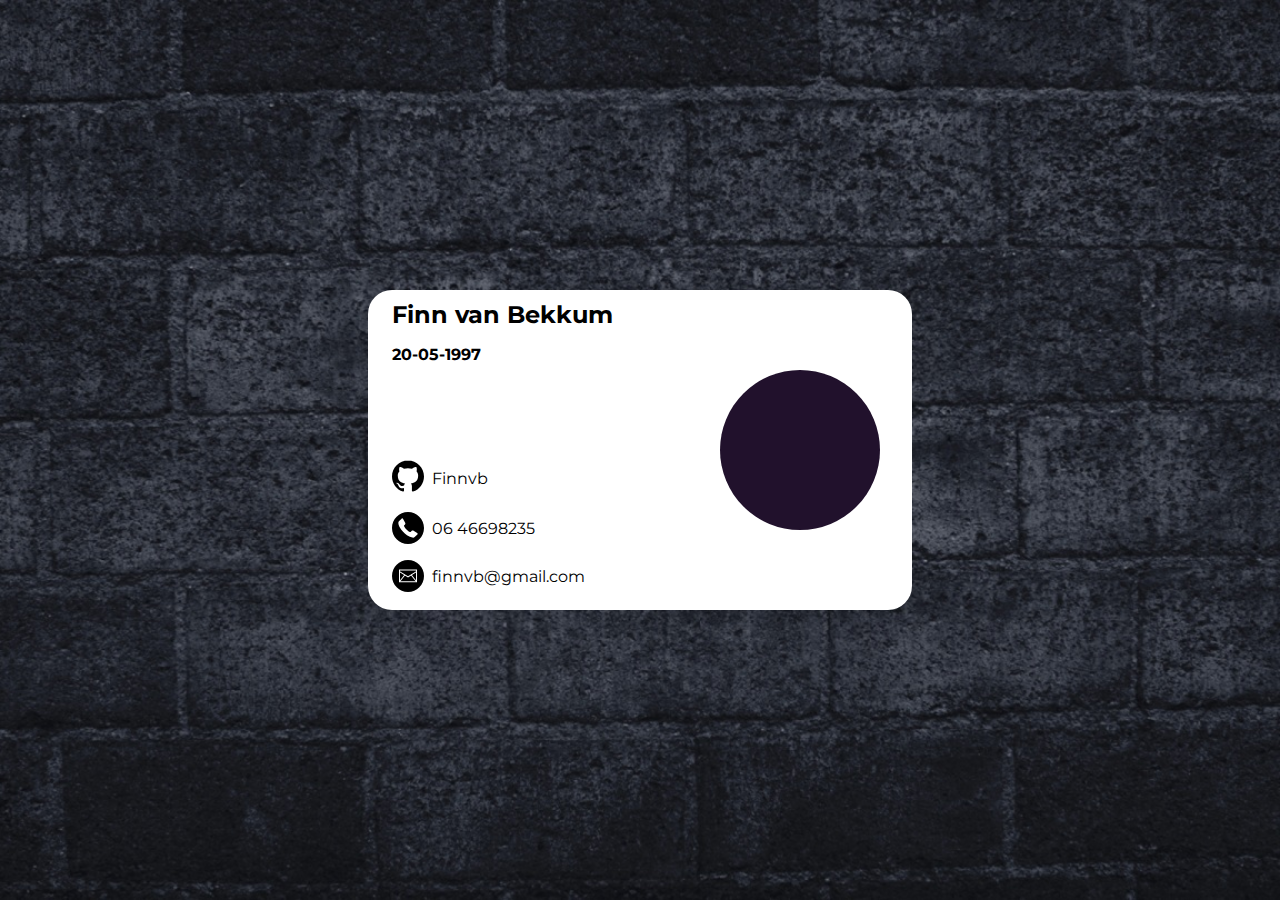
==== docs/index.html @ 534c7ddf "eerste opzet" ====
<!DOCTYPE html>
<html lang="en">

<head>
    <meta charset="UTF-8">
    <meta http-equiv="X-UA-Compatible" content="IE=edge">
    <meta name="viewport" content="width=device-width, initial-scale=1.0">
    <title>Visitekaart 2.0</title>
    <script src="/scripts/script.js" defer></script>
    <link rel="stylesheet" href="/styles/style.css">
</head>

<body>

    <main class="cardFront">

        <section>
            <h1 class="name">Finn van Bekkum</h1>
            <h2 class="age">20-05-1997</h2>
            <ul>
                <li><a href="https://github.com/Finnvb" target="_blank"><img id="githubLink" class="svgIcon"
                            src="/assets/githubIcon.svg" alt="github"></a>Finnvb</li>
                <li><img class="svgIcon" src="/assets/phoneIcon.svg" alt="phone"> 06 46698235</li>
                <li><img class="svgIcon" src="/assets/emailIcon.svg" alt="email"> finnvb@gmail.com</li>
            </ul>
        </section>
        <section class="cardImage">

        </section>

    </main>


</body>

</html>
---- styles/style.css ----
@import url('https://fonts.googleapis.com/css2?family=Montserrat&display=swap');

* {
    margin: 0;
    padding: 0;
}


body {
    display: flex;
    justify-content: center;
    align-items: center;
    height: 100vh;
    font-family: 'Montserrat', sans-serif;
    color: #000000;
    background-image: url(/assets/bgImage.jpg);
    background-position: center;
    /* Center the image */
    background-repeat: no-repeat;
    background-size: cover;

}

.cardFront {
    background-color: #FFFFFF;
    width: 32rem;
    height: 20rem;
    padding: 0em 1em;
    border-radius: 1.5rem;
    display: flex;
    align-items: center;
    justify-content: space-between;


}

.cardImage {
    width: 10rem;
    height: 10rem;
    margin-right: 1rem;
    background-color: rgb(33, 17, 44);
    border-radius: 50%;
}

.name {
    font-size: 1.5rem;
    margin-top: 0.5rem;
    margin-left: 0.5rem;
}

.age {
    margin-top: 1rem;
    margin-left: 0.5rem;
    font-size: 1rem;
}


ul {
    margin-top: 6em;
    margin-left: 0.5rem;
}

li {
    display: flex;
    list-style: none;
    align-items: center;
    margin: 1rem 0rem;

}

.svgIcon {
    padding-right: 0.5rem;

}

#githubLink {
    /* font-size: 2em; */
    /* color: #66e5bf; */
    transition: 0.5s;
    /* opacity: 80%; */
}

#githubLink:hover {
    /* font-size: 2em; */
    /* color: #66e5bf; */
    transform: scale(1.1);
    opacity: 100%;
}
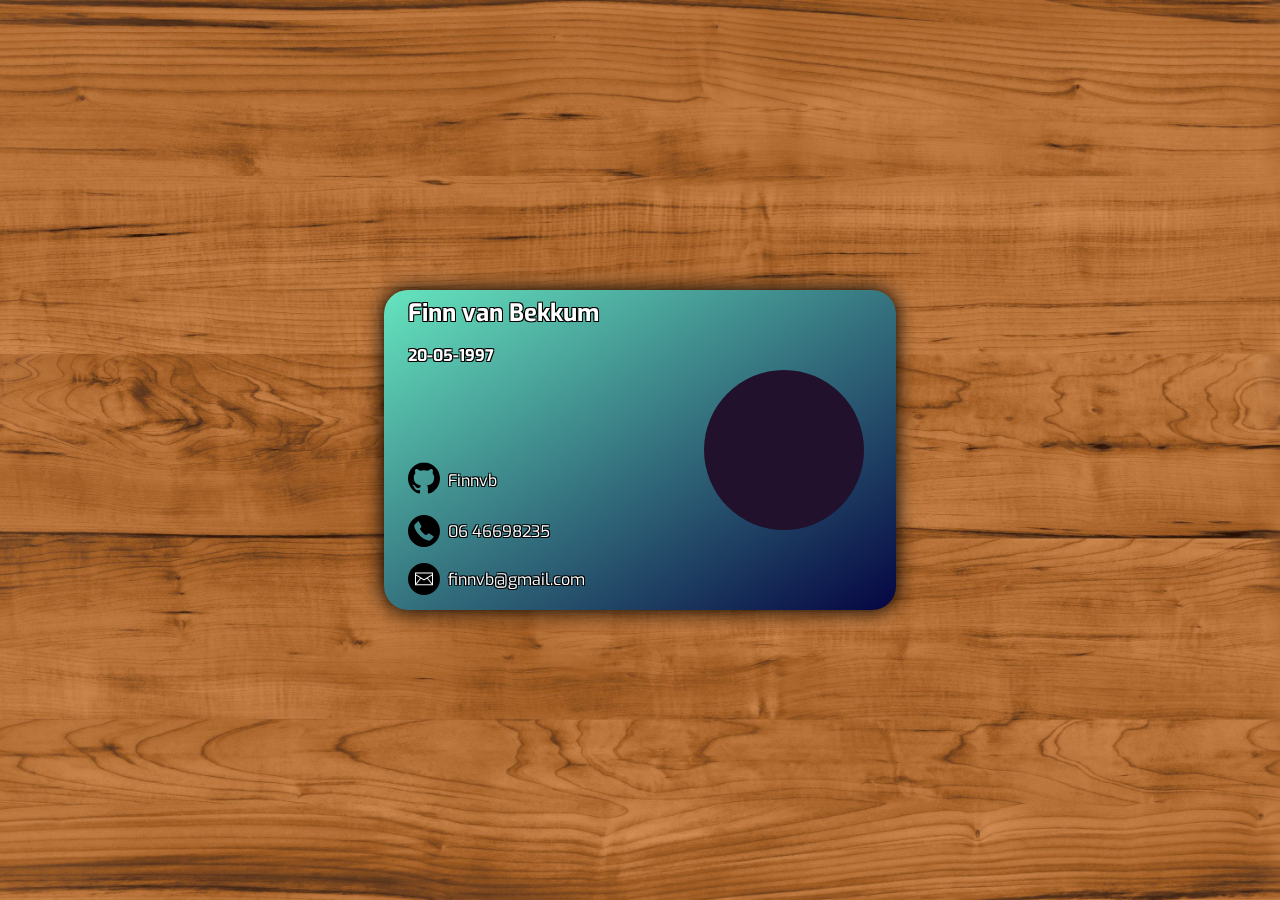
==== commit 4d40ddaa: "Flip-functie toegevoegd" ====
--- a/docs/index.html
+++ b/docs/index.html
@@ -12,25 +12,34 @@
 
 <body>
 
-    <main class="cardFront">
+    <main class="container">
+        <section class="cardFront" id="card">
 
-        <section>
-            <h1 class="name">Finn van Bekkum</h1>
-            <h2 class="age">20-05-1997</h2>
-            <ul>
-                <li><a href="https://github.com/Finnvb" target="_blank"><img id="githubLink" class="svgIcon"
-                            src="/assets/githubIcon.svg" alt="github"></a>Finnvb</li>
-                <li><img class="svgIcon" src="/assets/phoneIcon.svg" alt="phone"> 06 46698235</li>
-                <li><img class="svgIcon" src="/assets/emailIcon.svg" alt="email"> finnvb@gmail.com</li>
-            </ul>
+            <div>
+                <h1 class="name">Finn van Bekkum</h1>
+                <h2 class="age">20-05-1997</h2>
+                <ul>
+                    <li><a href="https://github.com/Finnvb" target="_blank"><img id="githubLink" class="svgIcon"
+                                src="/assets/githubIcon.svg" alt="github"></a>Finnvb</li>
+                    <li><img class="svgIcon" src="/assets/phoneIcon.svg" alt="phone"> 06 46698235</li>
+                    <li><img class="svgIcon" src="/assets/emailIcon.svg" alt="email"> finnvb@gmail.com</li>
+                </ul>
+            </div>
+            <div class="cardImage">
+
+            </div>
+
+
         </section>
-        <section class="cardImage">
-
+        <section class="cardBack">
+            <div class="rectangle"></div>
+            <div>
+                <p class="cardBackBio">Hallo ik ben Finn van Bekkum. Mijn hobbies zijn gamen, programmeren en voetbal.</p>
+            </div>
         </section>
 
     </main>
 
-
 </body>
 
 </html>--- a/styles/style.css
+++ b/styles/style.css
@@ -1,4 +1,4 @@
-@import url('https://fonts.googleapis.com/css2?family=Montserrat&display=swap');
+@import url('https://fonts.googleapis.com/css2?family=Exo&display=swap');
 
 * {
     margin: 0;
@@ -11,27 +11,72 @@
     justify-content: center;
     align-items: center;
     height: 100vh;
-    font-family: 'Montserrat', sans-serif;
-    color: #000000;
-    background-image: url(/assets/bgImage.jpg);
+    font-family: 'exo', sans-serif;
+    color: #ffffff;
+    background-image: url(/assets/bgImageWood.jpg);
     background-position: center;
     /* Center the image */
     background-repeat: no-repeat;
     background-size: cover;
+    perspective: 1000px;
+    text-shadow: -1px -1px 0 #000, 1px -1px 0 #000, -1px 1px 0 #000, 1px 1px 0 #000;
+
+}
+
+.container {
+
+    width: 32rem;
+    height: 20rem;
+    transition: transform 1.5s;
+    transform-style: preserve-3d;
+    cursor: pointer;
+    perspective: 1000px;
 
 }
 
 .cardFront {
     background-color: #FFFFFF;
-    width: 32rem;
-    height: 20rem;
-    padding: 0em 1em;
-    border-radius: 1.5rem;
     display: flex;
     align-items: center;
     justify-content: space-between;
+    box-shadow: 0px 0px 20px 1px #000;
+    padding: 0em 1em;
 
+}
 
+.cardBack,
+.cardFront {
+
+    backface-visibility: hidden;
+    background-color: #FFFFFF;
+    /* background-image: url(/assets/bgImageWood.jpg); */
+    /* background-image: linear-gradient(to bottom right, red, yellow); */
+    background-image: linear-gradient(to bottom right, #66e5bf, #050542);
+    position: absolute;
+    border-radius: 1.5rem;
+    width: 100%;
+    height: 100%;
+    border-radius: 1.5rem;
+    box-sizing: border-box;
+}
+
+.cardBack {
+    transform: rotateY(180deg);
+    display: flex;
+    flex-direction: column;
+    justify-content: space-around;
+
+}
+
+.rectangle {
+    width: 100%;
+    height: 4rem;
+    background-color: #000000;
+}
+
+.cardBackBio {
+    padding: 1rem;
+    font-size: 1rem;
 }
 
 .cardImage {
@@ -70,19 +115,13 @@
 
 .svgIcon {
     padding-right: 0.5rem;
-
 }
 
 #githubLink {
-    /* font-size: 2em; */
-    /* color: #66e5bf; */
     transition: 0.5s;
-    /* opacity: 80%; */
 }
 
 #githubLink:hover {
-    /* font-size: 2em; */
-    /* color: #66e5bf; */
     transform: scale(1.1);
     opacity: 100%;
 }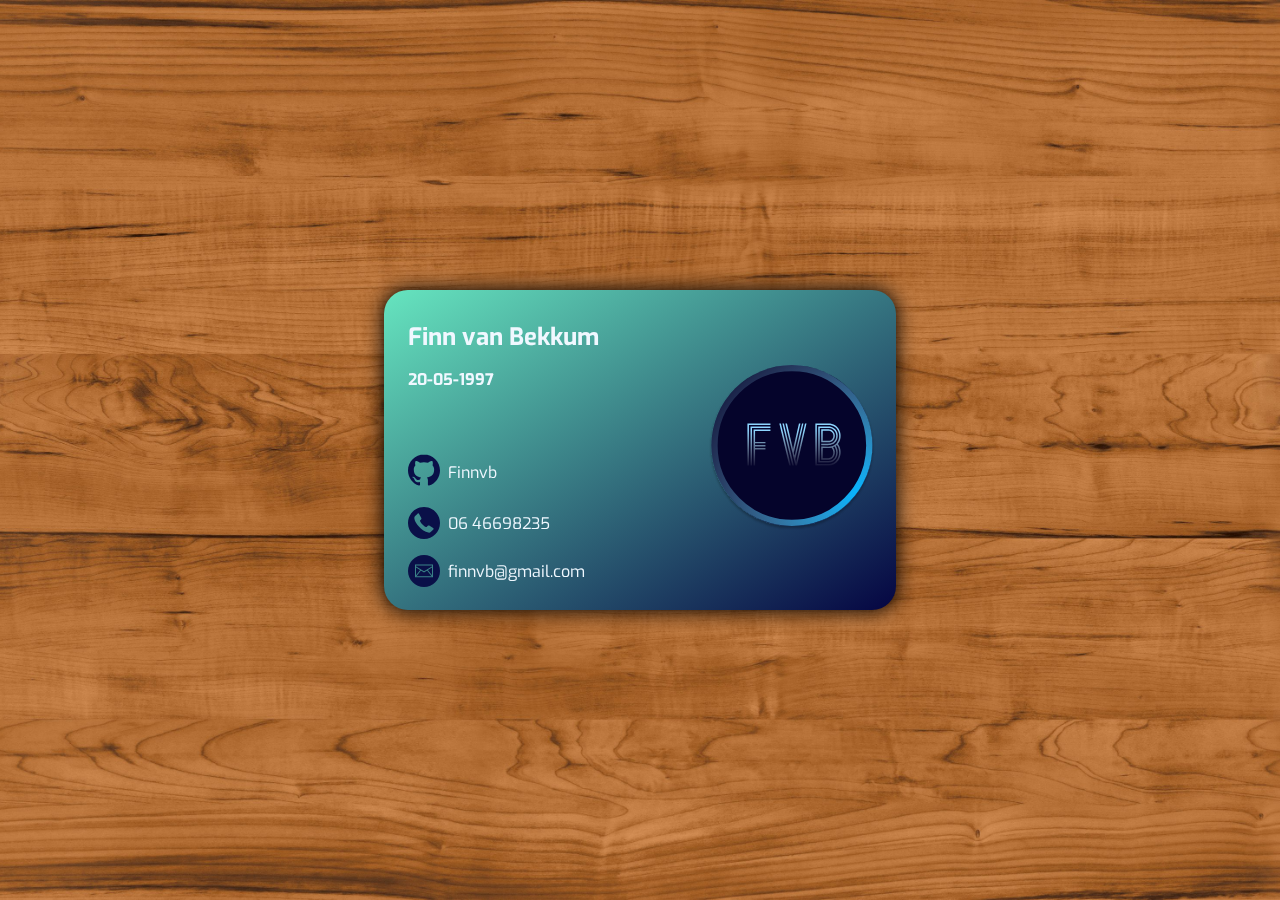
==== commit 64c19c39: "logo toegevoegd" ====
--- a/docs/index.html
+++ b/docs/index.html
@@ -25,8 +25,8 @@
                     <li><img class="svgIcon" src="/assets/emailIcon.svg" alt="email"> finnvb@gmail.com</li>
                 </ul>
             </div>
-            <div class="cardImage">
-
+            <div class="cardLogo">
+                <img src="/assets/logo.svg" alt="logo">
             </div>
 
 
@@ -34,7 +34,8 @@
         <section class="cardBack">
             <div class="rectangle"></div>
             <div>
-                <p class="cardBackBio">Hallo ik ben Finn van Bekkum. Mijn hobbies zijn gamen, programmeren en voetbal.</p>
+                <p class="cardBackBio">Hallo, ik ben Finn van Bekkum. Mijn hobbies zijn gamen, programmeren en voetbal.
+                </p>
             </div>
         </section>
 
--- a/styles/style.css
+++ b/styles/style.css
@@ -12,14 +12,13 @@
     align-items: center;
     height: 100vh;
     font-family: 'exo', sans-serif;
-    color: #ffffff;
+    color: aliceblue;
     background-image: url(/assets/bgImageWood.jpg);
     background-position: center;
-    /* Center the image */
     background-repeat: no-repeat;
     background-size: cover;
     perspective: 1000px;
-    text-shadow: -1px -1px 0 #000, 1px -1px 0 #000, -1px 1px 0 #000, 1px 1px 0 #000;
+
 
 }
 
@@ -40,8 +39,6 @@
     align-items: center;
     justify-content: space-between;
     box-shadow: 0px 0px 20px 1px #000;
-    padding: 0em 1em;
-
 }
 
 .cardBack,
@@ -50,7 +47,6 @@
     backface-visibility: hidden;
     background-color: #FFFFFF;
     /* background-image: url(/assets/bgImageWood.jpg); */
-    /* background-image: linear-gradient(to bottom right, red, yellow); */
     background-image: linear-gradient(to bottom right, #66e5bf, #050542);
     position: absolute;
     border-radius: 1.5rem;
@@ -79,30 +75,26 @@
     font-size: 1rem;
 }
 
-.cardImage {
-    width: 10rem;
-    height: 10rem;
-    margin-right: 1rem;
-    background-color: rgb(33, 17, 44);
-    border-radius: 50%;
+.cardLogo {
+    align-self: center;
 }
 
 .name {
     font-size: 1.5rem;
-    margin-top: 0.5rem;
-    margin-left: 0.5rem;
+    margin-top: 1.5rem;
+    margin-left: 1.5rem;
 }
 
 .age {
     margin-top: 1rem;
-    margin-left: 0.5rem;
+    margin-left: 1.5rem;
     font-size: 1rem;
 }
 
 
 ul {
-    margin-top: 6em;
-    margin-left: 0.5rem;
+    margin-top: 4em;
+    margin-left: 1.5rem;
 }
 
 li {
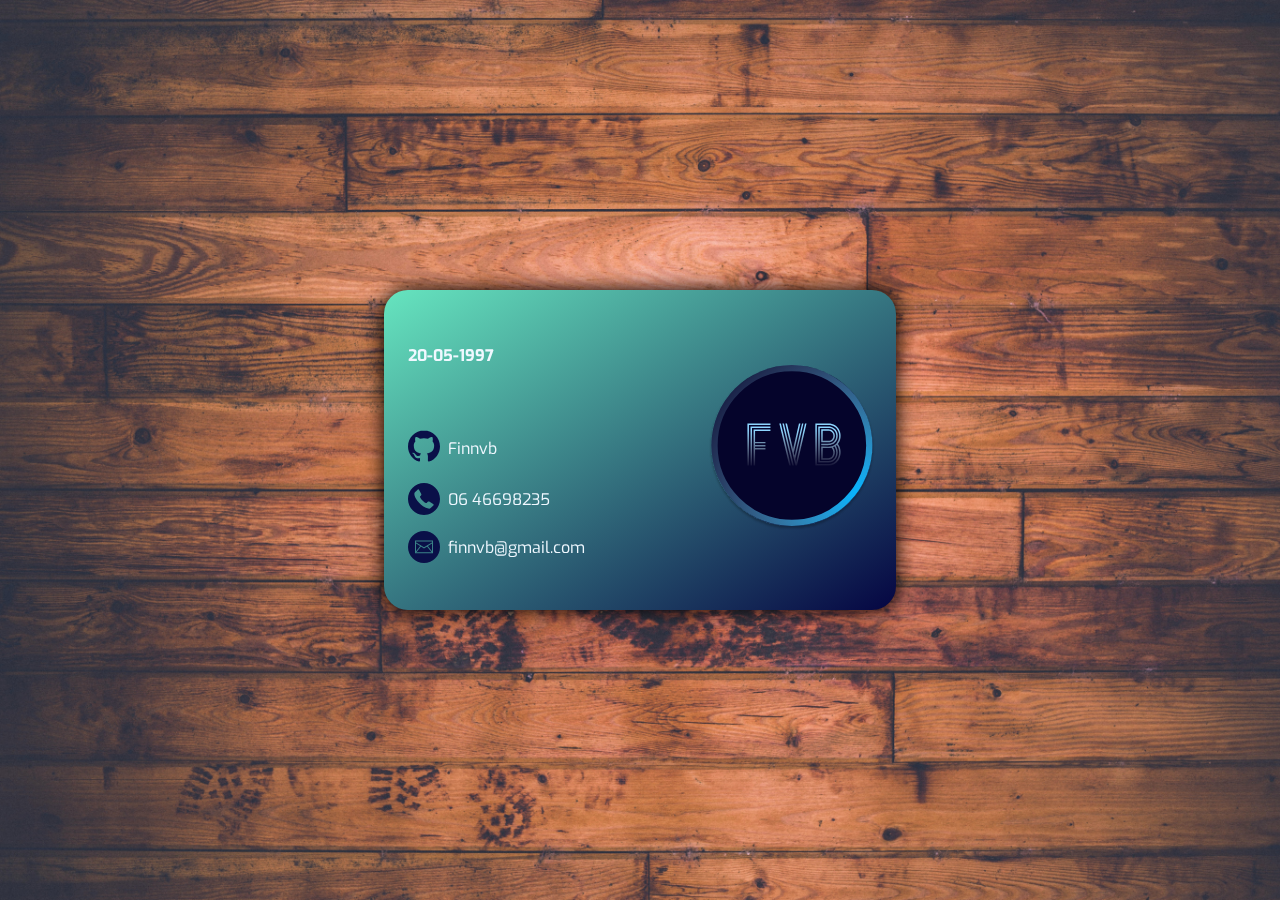
==== commit 5f9251f2: "FetchNameFomAPI function added" ====
--- a/docs/index.html
+++ b/docs/index.html
@@ -16,10 +16,10 @@
         <section class="cardFront" id="card">
 
             <div>
-                <h1 class="name">Finn van Bekkum</h1>
+                <h1 class="name" id="name"></h1>
                 <h2 class="age">20-05-1997</h2>
                 <ul>
-                    <li><a href="https://github.com/Finnvb" target="_blank"><img id="githubLink" class="svgIcon"
+                    <li id="githubHandle"><a href="https://github.com/Finnvb" target="_blank"><img id="githubLink" class="svgIcon"
                                 src="/assets/githubIcon.svg" alt="github"></a>Finnvb</li>
                     <li><img class="svgIcon" src="/assets/phoneIcon.svg" alt="phone"> 06 46698235</li>
                     <li><img class="svgIcon" src="/assets/emailIcon.svg" alt="email"> finnvb@gmail.com</li>
--- a/styles/style.css
+++ b/styles/style.css
@@ -93,7 +93,7 @@
 
 
 ul {
-    margin-top: 4em;
+    margin-top: 4rem;
     margin-left: 1.5rem;
 }
 
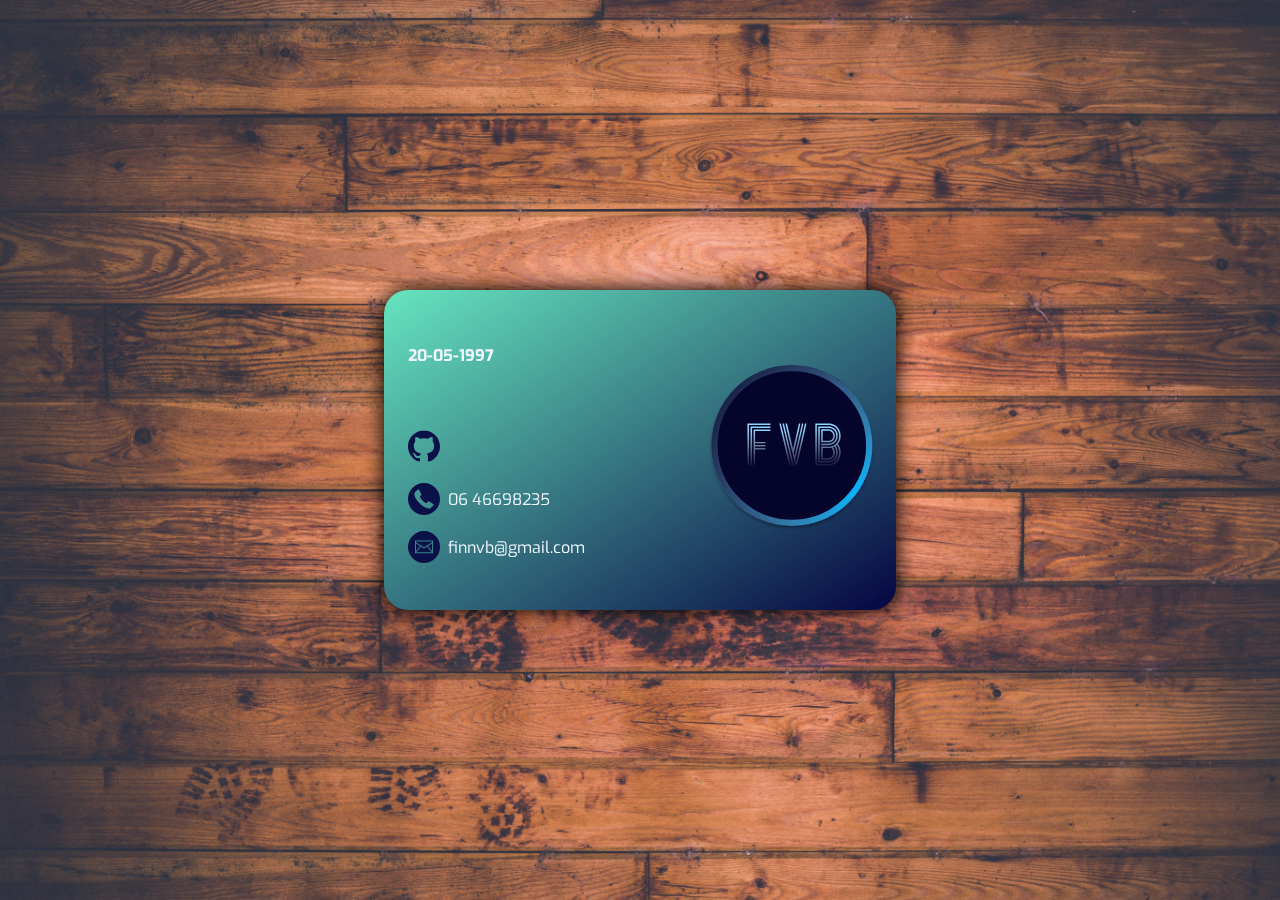
==== commit 5a3fb59f: "githubHandle" ====
--- a/docs/index.html
+++ b/docs/index.html
@@ -19,8 +19,10 @@
                 <h1 class="name" id="name"></h1>
                 <h2 class="age">20-05-1997</h2>
                 <ul>
-                    <li id="githubHandle"><a href="https://github.com/Finnvb" target="_blank"><img id="githubLink" class="svgIcon"
-                                src="/assets/githubIcon.svg" alt="github"></a>Finnvb</li>
+                    <li><a href="https://github.com/Finnvb" target="_blank"><img id="githubLink" class="svgIcon"
+                                src="/assets/githubIcon.svg" alt="github"></a>
+                        <p id="githubHandle"></p>
+                    </li>
                     <li><img class="svgIcon" src="/assets/phoneIcon.svg" alt="phone"> 06 46698235</li>
                     <li><img class="svgIcon" src="/assets/emailIcon.svg" alt="email"> finnvb@gmail.com</li>
                 </ul>
